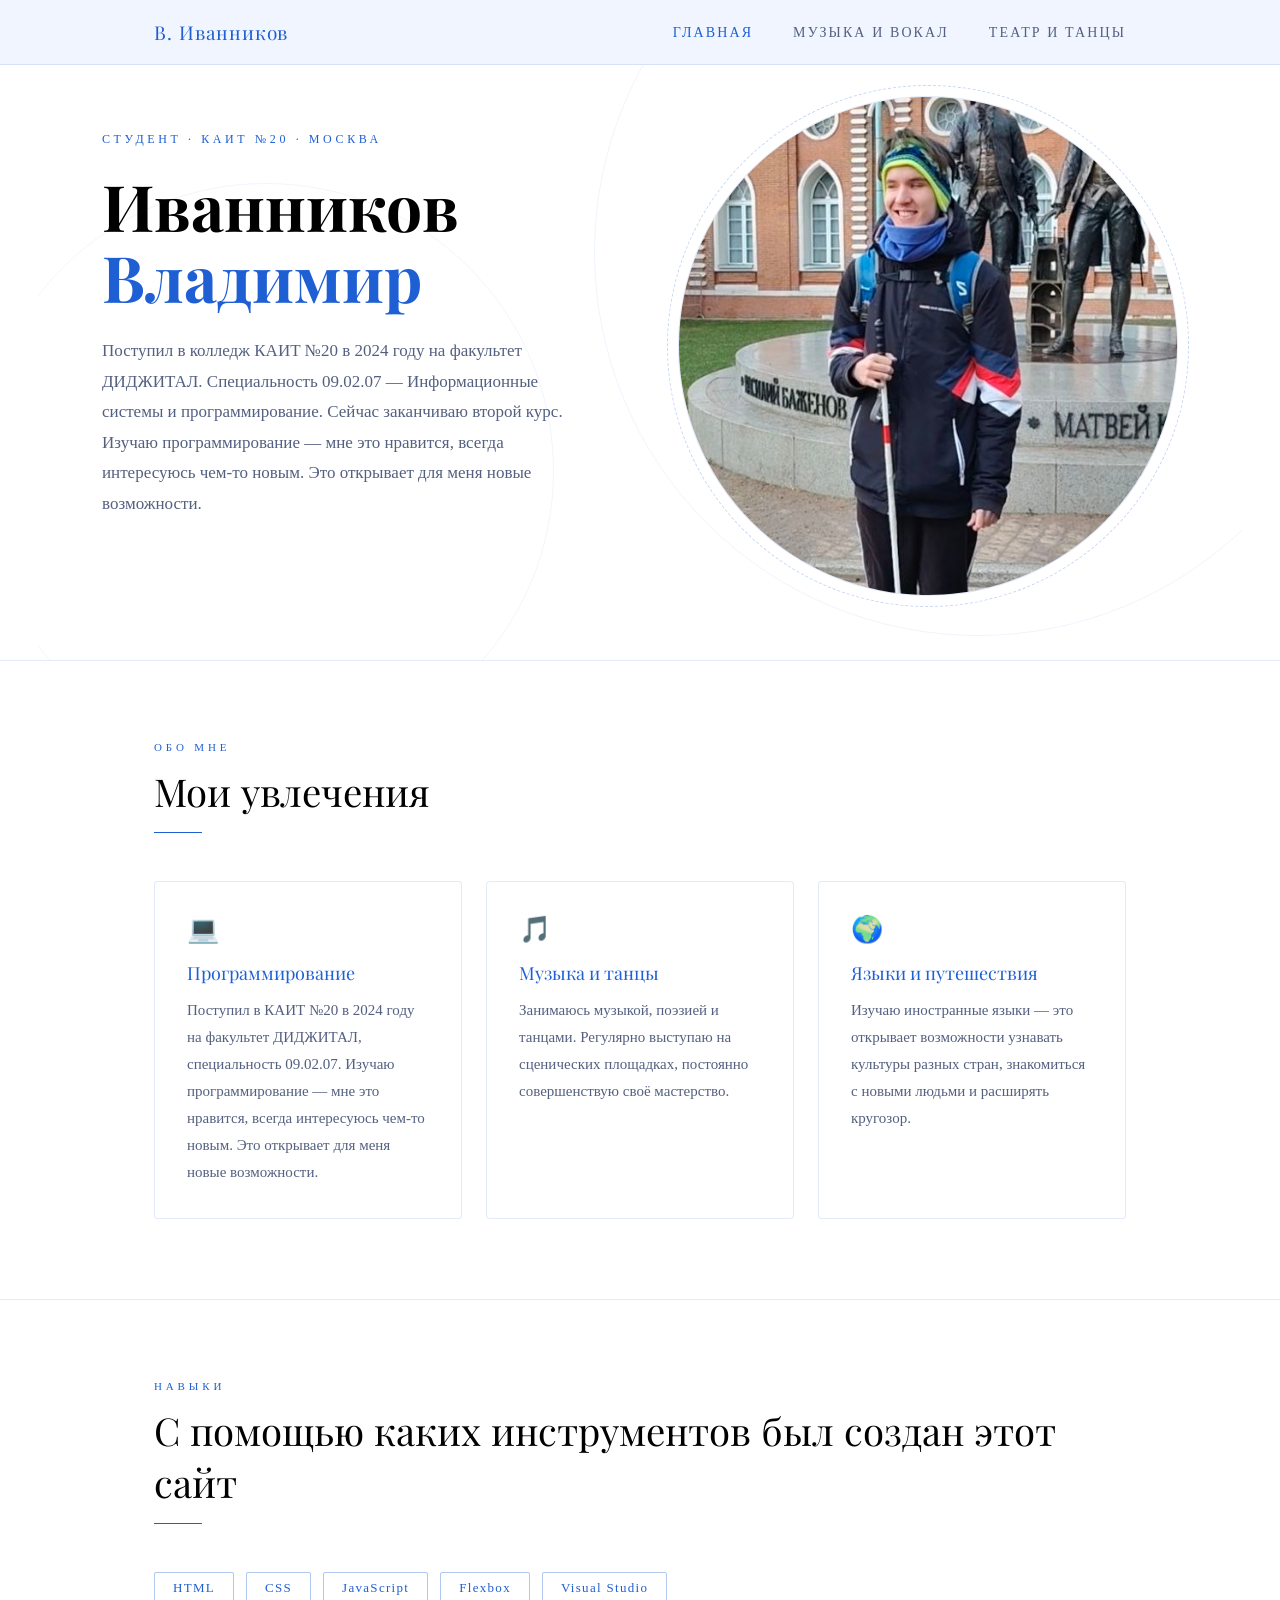
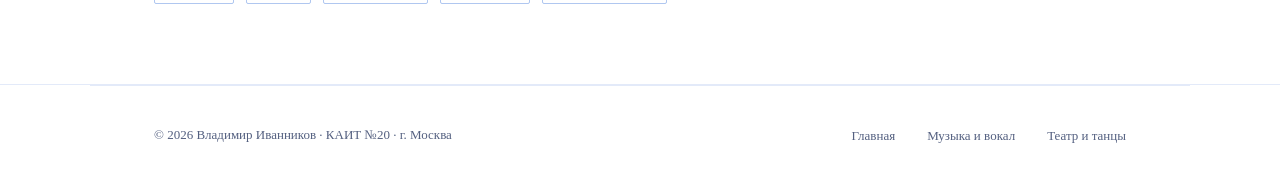
==== index.html @ b914e779 "Add files via upload" ====
<!doctype html>
<html lang="ru">
	<head>
		<meta charset="UTF-8" />
		<meta name="viewport" content="width=device-width, initial-scale=1.0" />
		<title>Владимир Иванников — Портфолио</title>
		<meta
			name="description"
			content="Портфолио студента Иванникова Владимира — программирование, творчество, путешествия. Студент КАИТ№20, специальность 09.02.07."
		/>
		<meta
			name="keywords"
			content="Иванников Владимир, портфолио, программирование, КАИТ, информационные системы, студент"
		/>
		<link rel="preconnect" href="https://fonts.googleapis.com" />
		<link
			href="https://fonts.googleapis.com/css2?family=Playfair+Display:wght@400;700&family=Raleway:wght@300;400;600&display=swap"
			rel="stylesheet"
		/>
		<link rel="stylesheet" href="css/base.css" />
		<link rel="stylesheet" href="css/index.css" />
	</head>
	<body>
		<nav>
			<div class="nav__inner">
				<a class="nav__logo" href="index.html">В. Иванников</a>
				<ul class="nav__links" id="navLinks">
					<button class="nav__close" id="navClose" aria-label="Закрыть меню">&#10005;</button>
					<li><a href="index.html" class="active">Главная</a></li>
					<li><a href="education.html">Музыка и вокал</a></li>
					<li><a href="creative.html">Театр и танцы</a></li>
				</ul>
				<button class="nav__burger" id="navBurger" aria-label="Открыть меню">
					<span></span>
					<span></span>
					<span></span>
				</button>
			</div>
		</nav>
		<div class="nav__overlay" id="navOverlay"></div>

		<section class="hero">
			<div class="hero__inner">
				<div class="hero__text">
					<p class="hero__label">Студент · КАИТ №20 · Москва</p>
					<h1 class="hero__name">Иванников<br /><span>Владимир</span></h1>
					<p class="hero__desc">
						Поступил в колледж КАИТ №20 в 2024 году на факультет ДИДЖИТАЛ.
						Специальность 09.02.07 — Информационные системы и программирование.
						Сейчас заканчиваю второй курс. Изучаю программирование — мне это
						нравится, всегда интересуюсь чем-то новым. Это открывает для меня
						новые возможности.
					</p>
				</div>
				<div class="hero__avatar">
					<img src="images/фото-для-ст-танцы.jpg" alt="Владимир Иванников" />
				</div>
			</div>
		</section>

		<hr class="divider" />

		<section>
			<p class="section__label">Обо мне</p>
			<h2 class="section__title">Мои увлечения</h2>
			<div class="cards__grid">
				<div class="card">
					<div class="card__icon">💻</div>
					<p class="card__title">Программирование</p>
					<p class="card__text">
						Поступил в КАИТ №20 в 2024 году на факультет ДИДЖИТАЛ, специальность
						09.02.07. Изучаю программирование — мне это нравится, всегда
						интересуюсь чем-то новым. Это открывает для меня новые возможности.
					</p>
				</div>
				<div class="card">
					<div class="card__icon">🎵</div>
					<p class="card__title">Музыка и танцы</p>
					<p class="card__text">
						Занимаюсь музыкой, поэзией и танцами. Регулярно выступаю на
						сценических площадках, постоянно совершенствую своё мастерство.
					</p>
				</div>
				<div class="card">
					<div class="card__icon">🌍</div>
					<p class="card__title">Языки и путешествия</p>
					<p class="card__text">
						Изучаю иностранные языки — это открывает возможности узнавать
						культуры разных стран, знакомиться с новыми людьми и расширять
						кругозор.
					</p>
				</div>
			</div>
		</section>

		<hr class="divider" />

		<section>
			<p class="section__label">Навыки</p>
			<h2 class="section__title">
				С помощью каких инструментов был создан этот сайт
			</h2>
			<div class="skills__list">
				<span class="skill__tag">HTML</span>
				<span class="skill__tag">CSS</span>
				<span class="skill__tag">JavaScript</span>
				<span class="skill__tag">Flexbox</span>
				<span class="skill__tag">Visual Studio</span>
			</div>
		</section>

		<hr class="divider" />

		<footer>
			<p>© 2026 Владимир Иванников · КАИТ №20 · г. Москва</p>
			<ul class="footer__nav">
				<li><a href="index.html">Главная</a></li>
				<li><a href="education.html">Музыка и вокал</a></li>
				<li><a href="creative.html">Театр и танцы</a></li>
			</ul>
		</footer>
		<script src="js/main.js"></script>
	</body>
</html>
---- css/base.css ----
/* RESET */
*,
*::before,
*::after {
	box-sizing: border-box;
	margin: 0;
	padding: 0;
}

/* CSS VARIABLES */
:root {
	--bg: #f0f5ff;
	--surface: #ffffff;
	--border: rgba(30, 80, 200, 0.12);
	--accent: #1e5fd4;
	--accent2: #38bdf8;
	--text: #0d1117;
	--muted: #546080;
	--font-display: "Playfair Display", Georgia, serif;
	--font-body: "Raleway", sans-serif;
}

/* NAV */
nav {
	position: fixed;
	top: 0;
	left: 0;
	right: 0;
	z-index: 100;
	border-bottom: 0.5px solid var(--border);
	background: rgba(240, 245, 255, 0.95);
}
.nav__inner {
	display: flex;
	justify-content: space-between;
	align-items: center;
	max-width: 1100px;
	margin: 0 auto;
	padding: 19px 64px;
}
.nav__logo {
	font-family: var(--font-display);
	font-size: 19px;
	letter-spacing: 0.05em;
	color: var(--accent);
	text-decoration: none;
}

/* Десктоп: ссылки в потоке nav__inner */
.nav__links {
	display: flex;
	gap: 40px;
	list-style: none;
	align-items: center;
}
.nav__links a {
	color: var(--muted);
	text-decoration: none;
	font-size: 14px;
	letter-spacing: 0.15em;
	text-transform: uppercase;
	transition: color 0.25s;
}
.nav__links a:hover,
.nav__links a.active {
	color: var(--accent);
}

/* SECTION COMMON */
.section__label {
	font-size: 11px;
	letter-spacing: 0.35em;
	text-transform: uppercase;
	color: var(--accent);
	margin-bottom: 12px;
}

.divider {
	width: 100%;
	border: none;
	border-top: 0.5px solid var(--border);
}

/* FOOTER */
body {
	min-height: 100vh;
	display: flex;
	flex-direction: column;
}

footer {
	margin-top: auto;
	padding: 40px 64px;
	display: flex;
	justify-content: space-between;
	align-items: center;
	flex-wrap: wrap;
	gap: 16px;
	max-width: 1100px;
	width: 100%;
	margin-left: auto;
	margin-right: auto;
	border-top: 0.5px solid var(--border);
}
footer p {
	font-size: 13px;
	color: var(--muted);
}
.footer__nav {
	display: flex;
	gap: 32px;
	list-style: none;
}
.footer__nav a {
	color: var(--muted);
	font-size: 13px;
	text-decoration: none;
	transition: color 0.2s;
}
.footer__nav a:hover {
	color: var(--accent);
}

/* ANIMATIONS */
@keyframes fadeUp {
	from {
		opacity: 0;
		transform: translateY(24px);
	}
	to {
		opacity: 1;
		transform: translateY(0);
	}
}

/* CLOSE BUTTON */
.nav__close {
	display: none;
}

/* BURGER — скрыт на десктопе */
.nav__burger {
	display: none;
}

/* OVERLAY — скрыт по умолчанию */
.nav__overlay {
	display: none;
	position: fixed;
	inset: 0;
	background: rgba(0, 0, 0, 0.45);
	z-index: 98;
}

/* RESPONSIVE */
@media (max-width: 1024px) {
	.nav__links {
		gap: 24px;
	}
	footer {
		padding: 32px;
	}
}

@media (max-width: 800px) {
	.nav__burger {
		display: flex;
		flex-direction: column;
		justify-content: center;
		gap: 5px;
		width: 36px;
		height: 36px;
		background: none;
		border: none;
		cursor: pointer;
		padding: 0;
	}
	.nav__burger span {
		display: block;
		width: 24px;
		height: 2px;
		background: var(--text);
		border-radius: 2px;
		transition:
			transform 0.3s ease,
			opacity 0.3s ease;
	}
	.nav__burger.open span:nth-child(1) {
		transform: translateY(7px) rotate(45deg);
	}
	.nav__burger.open span:nth-child(2) {
		opacity: 0;
	}
	.nav__burger.open span:nth-child(3) {
		transform: translateY(-7px) rotate(-45deg);
	}

	.nav__links {
		position: fixed;
		top: 0;
		right: 0;
		bottom: 0;
		height: 100%;
		width: 260px;
		background: #f0f5ff;
		border-left: 1px solid var(--border);
		flex-direction: column;
		align-items: flex-start;
		gap: 0;
		padding: 80px 0 32px;
		z-index: 200;
		transform: translateX(100%);
		transition: transform 0.3s ease;
	}
	.nav__links.open {
		transform: translateX(0);
	}

	.nav__close {
		display: flex;
		align-items: center;
		justify-content: center;
		position: absolute;
		top: 16px;
		right: 16px;
		width: 36px;
		height: 36px;
		background: none;
		border: none;
		cursor: pointer;
		font-size: 18px;
		color: var(--muted);
		border-radius: 50%;
		transition:
			color 0.2s,
			background 0.2s;
	}
	.nav__close:hover {
		color: var(--accent);
		background: var(--border);
	}

	.nav__links li {
		width: 100%;
	}
	.nav__links a {
		display: block;
		padding: 16px 32px;
		font-size: 14px;
		letter-spacing: 0.12em;
		border-bottom: 0.5px solid var(--border);
		height: auto;
	}

	.nav__overlay.open {
		display: block;
	}

	footer {
		padding: 28px 20px;
		flex-direction: column;
		text-align: center;
	}
	.footer__nav {
		gap: 20px;
	}
}

@media (max-width: 480px) {
	.nav__logo {
		font-size: 16px;
	}
	footer {
		padding: 24px 16px;
	}
}
---- css/index.css ----
/* SECTIONS */
section {
	padding: 80px 64px;
	max-width: 1100px;
	margin: 0 auto;
}

.container {
	max-width: 1100px;
	width: 100%;
	margin: 0 auto;
}
.section__title {
	font-family: var(--font-display);
	font-size: clamp(29px, 3vw, 42px);
	font-weight: 400;
	margin-bottom: 48px;
	position: relative;
	padding-bottom: 16px;
}
.section__title::after {
	content: "";
	position: absolute;
	bottom: 0;
	left: 0;
	width: 48px;
	height: 1px;
	background: var(--accent);
}

/* HERO */
.hero {
	display: flex;
	align-items: center;
	max-width: none;
	padding: 0 64px 64px;
	position: relative;
	overflow: hidden;
}
.hero::before {
	content: "";
	position: absolute;
	top: -20%;
	right: -10%;
	width: 60vw;
	height: 60vw;
	border-radius: 50%;
	border: 1px solid rgba(30, 95, 212, 0.07);
	pointer-events: none;
}
.hero::after {
	content: "";
	position: absolute;
	bottom: -15%;
	left: -5%;
	width: 45vw;
	height: 45vw;
	border-radius: 50%;
	border: 1px solid rgba(30, 95, 212, 0.06);
	pointer-events: none;
}
.hero__inner {
	display: flex;
	align-items: center;
	gap: 96px;
	max-width: 1100px;
	width: 100%;
	margin: 0 auto;
	padding-top: 96px;
	animation: fadeUp 1s ease both;
}
.hero__text {
	flex: 1;
}
.hero__label {
	font-size: 12px;
	letter-spacing: 0.3em;
	text-transform: uppercase;
	color: var(--accent);
	margin-bottom: 24px;
}
.hero__name {
	font-family: var(--font-display);
	font-size: clamp(45px, 5vw, 72px);
	font-weight: 700;
	line-height: 1.1;
	margin-bottom: 24px;
}
.hero__name span {
	color: var(--accent);
}
.hero__desc {
	font-size: 17px;
	color: var(--muted);
	max-width: 480px;
	margin-bottom: 40px;
	line-height: 1.8;
}
.hero__btns {
	display: flex;
	gap: 16px;
	flex-wrap: wrap;
}

/* BUTTONS */
.btn {
	display: inline-block;
	padding: 12px 32px;
	border-radius: 2px;
	font-family: var(--font-body);
	font-size: 13px;
	letter-spacing: 0.18em;
	text-transform: uppercase;
	text-decoration: none;
	cursor: pointer;
	transition: all 0.25s;
	border: none;
}
.btn--primary {
	background: var(--accent);
	color: #ffffff;
}
.btn--primary:hover {
	background: #4d87e8;
}
.btn--outline {
	background: transparent;
	color: var(--text);
	border: 0.5px solid rgba(255, 255, 255, 0.3);
}
.btn--outline:hover {
	border-color: var(--accent);
	color: var(--accent);
}

/* HERO AVATAR */
.hero__avatar {
	width: 500px;
	height: 500px;
	flex-shrink: 0;
	border-radius: 50%;
	background: var(--surface);
	border: 1px solid var(--border);
	display: flex;
	align-items: center;
	justify-content: center;
	font-family: var(--font-display);
	font-size: 80px;
	color: var(--accent);
	position: relative;
	animation: fadeUp 1.2s ease both;
}
.hero__avatar img {
	width: 100%;
	height: 100%;
	object-fit: cover;
	border-radius: 50%;
}
.hero__avatar::before {
	content: "";
	position: absolute;
	inset: -12px;
	border-radius: 50%;
	border: 0.5px dashed rgba(30, 95, 212, 0.25);
}

/* INFO CARDS */
.cards__grid {
	display: flex;
	flex-wrap: wrap;
	gap: 24px;
}
.card {
	flex: 1 1 280px;
	background: var(--surface);
	border: 0.5px solid var(--border);
	border-radius: 4px;
	padding: 32px;
	transition: border-color 0.25s, transform 0.2s ease;
}
.card:hover {
	border-color: rgba(30, 95, 212, 0.3);
	transform: scale(1.03);
}
.card__icon {
	font-size: 26px;
	margin-bottom: 16px;
}
.card__title {
	font-family: var(--font-display);
	font-size: 18px;
	margin-bottom: 12px;
	color: var(--accent);
}
.card__text {
	font-size: 15px;
	color: var(--muted);
	line-height: 1.8;
}

/* FACTS ROW */
.facts__row {
	display: flex;
	flex-wrap: wrap;
	gap: 32px;
	margin-top: 48px;
	padding-top: 48px;
	border-top: 0.5px solid var(--border);
}
.fact {
	flex: 1 1 160px;
}
.fact__num {
	font-family: var(--font-display);
	font-size: 35px;
	color: var(--accent);
	font-weight: 700;
}
.fact__label {
	font-size: 13px;
	color: var(--muted);
	text-transform: uppercase;
	letter-spacing: 0.15em;
}

/* SKILLS */
.skills__list {
	display: flex;
	flex-wrap: wrap;
	gap: 12px;
	margin-top: 16px;
}
.skill__tag {
	padding: 7px 18px;
	border: 0.5px solid rgba(30, 95, 212, 0.35);
	border-radius: 2px;
	font-size: 13px;
	letter-spacing: 0.1em;
	color: var(--accent);
	transition: transform 0.2s ease;
	display: inline-block;
}
.skill__tag:hover {
	transform: scale(1.12);
}

/* RESPONSIVE */
@media (max-width: 1024px) {
	section {
		padding: 64px 40px;
	}
	.hero {
		padding: 0 40px 48px;
	}
	.hero__inner {
		gap: 48px;
		padding-top: 80px;
	}
	.hero__avatar {
		width: 320px;
		height: 320px;
	}
	.hero__desc {
		font-size: 15px;
	}
}

@media (max-width: 768px) {
	section {
		padding: 48px 24px;
	}
	.hero {
		padding: 0 24px 48px;
	}
	.hero__inner {
		flex-direction: column-reverse;
		gap: 32px;
		padding-top: 88px;
		text-align: center;
	}
	.hero__avatar {
		width: 220px;
		height: 220px;
		font-size: 56px;
	}
	.hero__desc {
		font-size: 15px;
		margin: 0 auto 32px;
		max-width: 100%;
	}
	.hero__btns {
		justify-content: center;
	}
	.cards__grid {
		gap: 16px;
	}
	.card {
		flex: 1 1 100%;
		padding: 24px;
	}
	.skills__list {
		gap: 8px;
	}
}

@media (max-width: 480px) {
	section {
		padding: 40px 16px;
	}
	.hero {
		padding: 0 16px 40px;
	}
	.hero__inner {
		padding-top: 80px;
		gap: 24px;
	}
	.hero__avatar {
		width: 180px;
		height: 180px;
	}
	.hero__name {
		font-size: 36px;
	}
	.hero__desc {
		font-size: 14px;
	}
	.card {
		padding: 20px;
	}
	.skill__tag {
		font-size: 12px;
		padding: 6px 14px;
	}
}
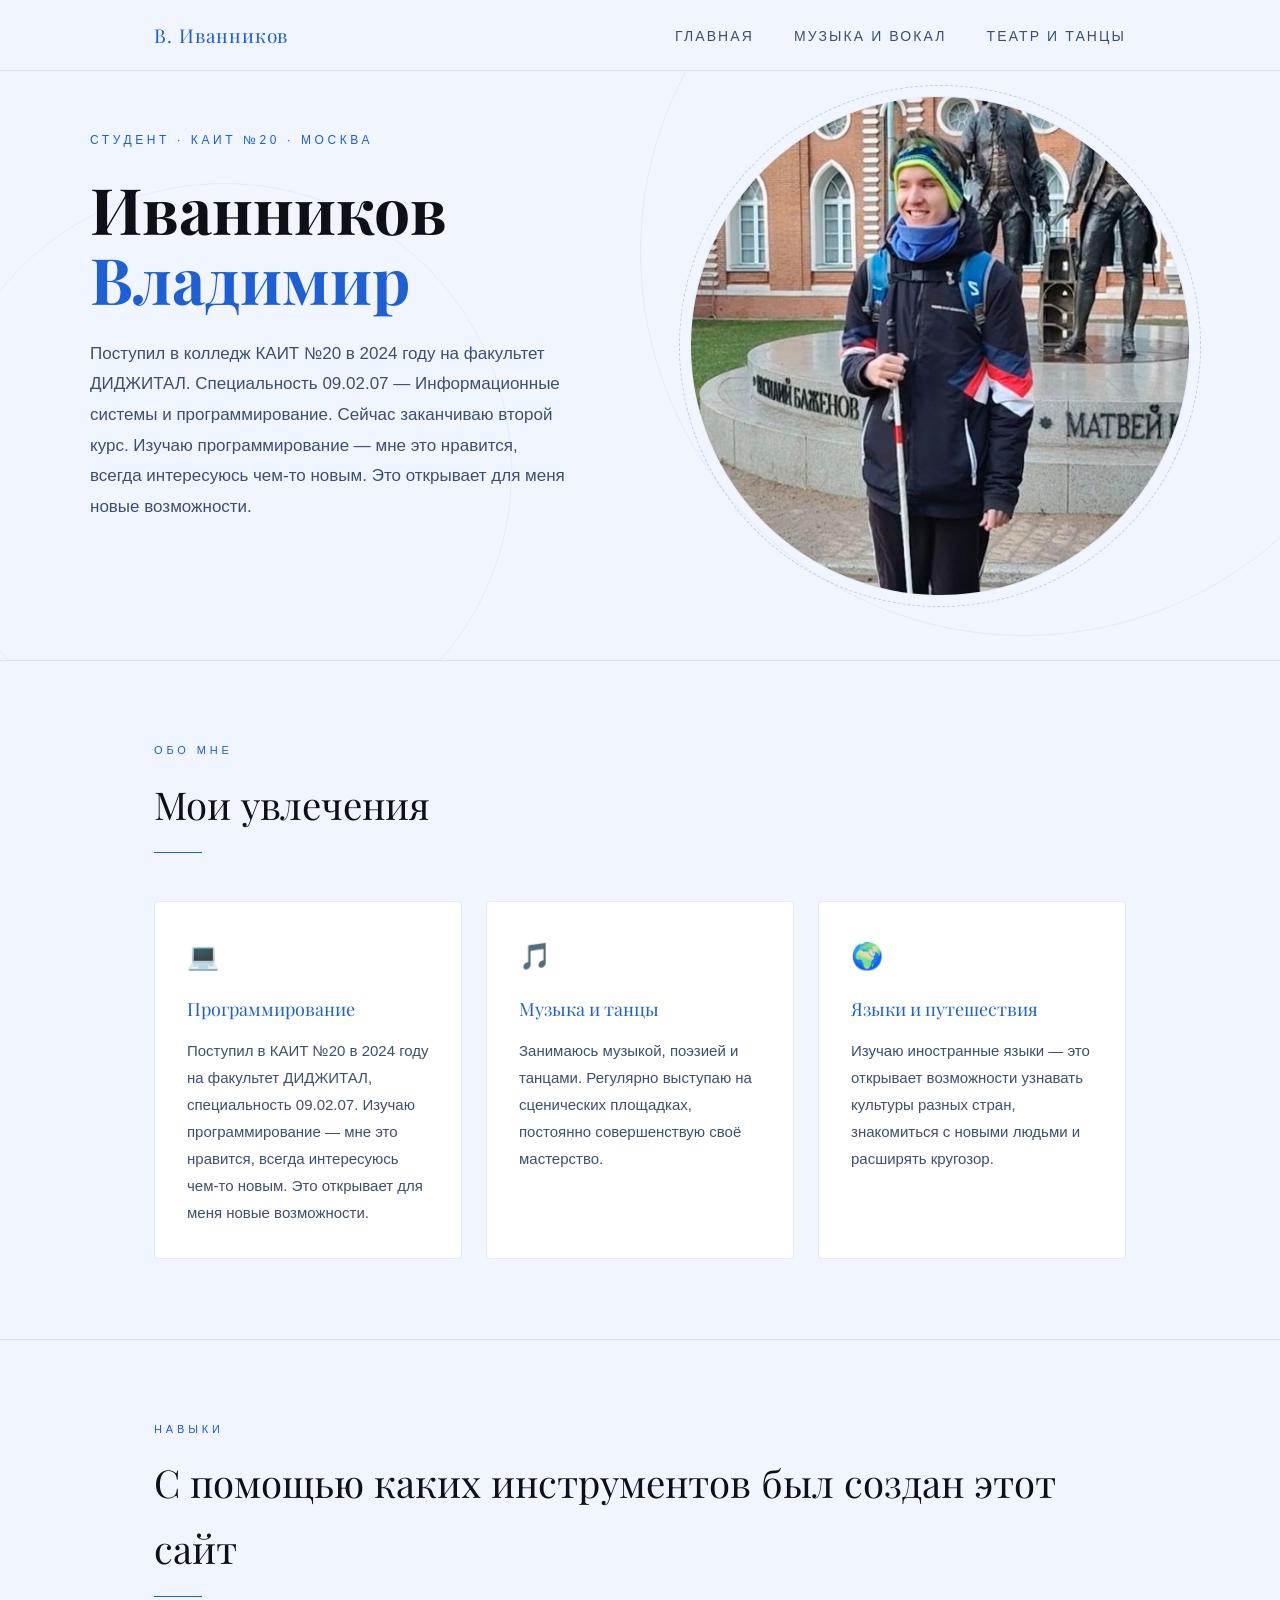
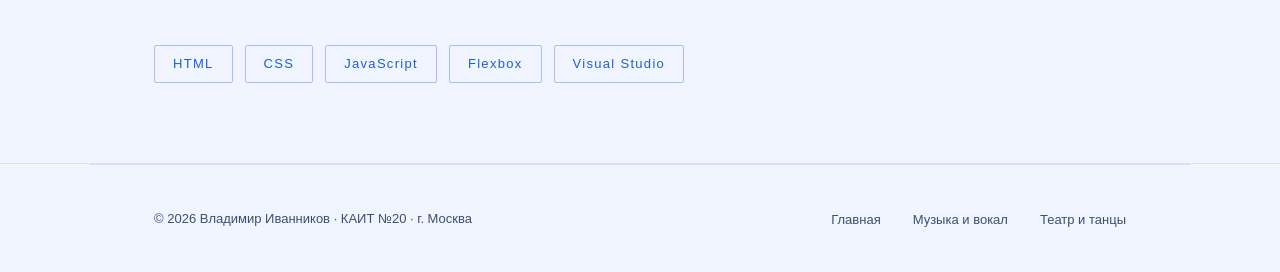
==== commit 1daa3aab: "Add files via upload" ====
--- a/index.html
+++ b/index.html
@@ -21,103 +21,109 @@
 		<link rel="stylesheet" href="css/index.css" />
 	</head>
 	<body>
-		<nav>
+		<a class="skip-link" href="#main-content">Перейти к содержимому</a>
+
+		<nav aria-label="Основная навигация">
 			<div class="nav__inner">
-				<a class="nav__logo" href="index.html">В. Иванников</a>
-				<ul class="nav__links" id="navLinks">
+				<a class="nav__logo" href="index.html" aria-label="Главная — В. Иванников">В. Иванников</a>
+				<ul class="nav__links" id="navLinks" role="list">
 					<button class="nav__close" id="navClose" aria-label="Закрыть меню">&#10005;</button>
-					<li><a href="index.html" class="active">Главная</a></li>
+					<li><a href="index.html" aria-current="page">Главная</a></li>
 					<li><a href="education.html">Музыка и вокал</a></li>
 					<li><a href="creative.html">Театр и танцы</a></li>
 				</ul>
-				<button class="nav__burger" id="navBurger" aria-label="Открыть меню">
-					<span></span>
-					<span></span>
-					<span></span>
+				<button class="nav__burger" id="navBurger" aria-label="Открыть меню" aria-expanded="false" aria-controls="navLinks">
+					<span aria-hidden="true"></span>
+					<span aria-hidden="true"></span>
+					<span aria-hidden="true"></span>
 				</button>
 			</div>
 		</nav>
 		<div class="nav__overlay" id="navOverlay"></div>
 
-		<section class="hero">
-			<div class="hero__inner">
-				<div class="hero__text">
-					<p class="hero__label">Студент · КАИТ №20 · Москва</p>
-					<h1 class="hero__name">Иванников<br /><span>Владимир</span></h1>
-					<p class="hero__desc">
-						Поступил в колледж КАИТ №20 в 2024 году на факультет ДИДЖИТАЛ.
-						Специальность 09.02.07 — Информационные системы и программирование.
-						Сейчас заканчиваю второй курс. Изучаю программирование — мне это
-						нравится, всегда интересуюсь чем-то новым. Это открывает для меня
-						новые возможности.
-					</p>
+		<main id="main-content">
+			<section class="hero" aria-labelledby="hero-heading">
+				<div class="hero__inner">
+					<div class="hero__text">
+						<p class="hero__label">Студент · КАИТ №20 · Москва</p>
+						<h1 class="hero__name" id="hero-heading">Иванников<br /><span>Владимир</span></h1>
+						<p class="hero__desc">
+							Поступил в колледж КАИТ №20 в 2024 году на факультет ДИДЖИТАЛ.
+							Специальность 09.02.07 — Информационные системы и программирование.
+							Сейчас заканчиваю второй курс. Изучаю программирование — мне это
+							нравится, всегда интересуюсь чем-то новым. Это открывает для меня
+							новые возможности.
+						</p>
+					</div>
+					<div class="hero__avatar">
+						<img src="images/фото-для-ст-танцы.jpg" alt="Владимир Иванников, фото" width="320" height="320" />
+					</div>
 				</div>
-				<div class="hero__avatar">
-					<img src="images/фото-для-ст-танцы.jpg" alt="Владимир Иванников" />
+			</section>
+
+			<hr class="divider" />
+
+			<section aria-labelledby="hobbies-heading">
+				<p class="section__label" aria-hidden="true">Обо мне</p>
+				<h2 class="section__title" id="hobbies-heading">Мои увлечения</h2>
+				<div class="cards__grid" role="list">
+					<div class="card" role="listitem">
+						<div class="card__icon" aria-hidden="true">💻</div>
+						<p class="card__title">Программирование</p>
+						<p class="card__text">
+							Поступил в КАИТ №20 в 2024 году на факультет ДИДЖИТАЛ, специальность
+							09.02.07. Изучаю программирование — мне это нравится, всегда
+							интересуюсь чем-то новым. Это открывает для меня новые возможности.
+						</p>
+					</div>
+					<div class="card" role="listitem">
+						<div class="card__icon" aria-hidden="true">🎵</div>
+						<p class="card__title">Музыка и танцы</p>
+						<p class="card__text">
+							Занимаюсь музыкой, поэзией и танцами. Регулярно выступаю на
+							сценических площадках, постоянно совершенствую своё мастерство.
+						</p>
+					</div>
+					<div class="card" role="listitem">
+						<div class="card__icon" aria-hidden="true">🌍</div>
+						<p class="card__title">Языки и путешествия</p>
+						<p class="card__text">
+							Изучаю иностранные языки — это открывает возможности узнавать
+							культуры разных стран, знакомиться с новыми людьми и расширять
+							кругозор.
+						</p>
+					</div>
 				</div>
-			</div>
-		</section>
+			</section>
 
-		<hr class="divider" />
+			<hr class="divider" />
 
-		<section>
-			<p class="section__label">Обо мне</p>
-			<h2 class="section__title">Мои увлечения</h2>
-			<div class="cards__grid">
-				<div class="card">
-					<div class="card__icon">💻</div>
-					<p class="card__title">Программирование</p>
-					<p class="card__text">
-						Поступил в КАИТ №20 в 2024 году на факультет ДИДЖИТАЛ, специальность
-						09.02.07. Изучаю программирование — мне это нравится, всегда
-						интересуюсь чем-то новым. Это открывает для меня новые возможности.
-					</p>
-				</div>
-				<div class="card">
-					<div class="card__icon">🎵</div>
-					<p class="card__title">Музыка и танцы</p>
-					<p class="card__text">
-						Занимаюсь музыкой, поэзией и танцами. Регулярно выступаю на
-						сценических площадках, постоянно совершенствую своё мастерство.
-					</p>
-				</div>
-				<div class="card">
-					<div class="card__icon">🌍</div>
-					<p class="card__title">Языки и путешествия</p>
-					<p class="card__text">
-						Изучаю иностранные языки — это открывает возможности узнавать
-						культуры разных стран, знакомиться с новыми людьми и расширять
-						кругозор.
-					</p>
-				</div>
-			</div>
-		</section>
+			<section aria-labelledby="skills-heading">
+				<p class="section__label" aria-hidden="true">Навыки</p>
+				<h2 class="section__title" id="skills-heading">
+					С помощью каких инструментов был создан этот сайт
+				</h2>
+				<ul class="skills__list" aria-label="Список инструментов">
+					<li class="skill__tag">HTML</li>
+					<li class="skill__tag">CSS</li>
+					<li class="skill__tag">JavaScript</li>
+					<li class="skill__tag">Flexbox</li>
+					<li class="skill__tag">Visual Studio</li>
+				</ul>
+			</section>
 
-		<hr class="divider" />
+			<hr class="divider" />
+		</main>
 
-		<section>
-			<p class="section__label">Навыки</p>
-			<h2 class="section__title">
-				С помощью каких инструментов был создан этот сайт
-			</h2>
-			<div class="skills__list">
-				<span class="skill__tag">HTML</span>
-				<span class="skill__tag">CSS</span>
-				<span class="skill__tag">JavaScript</span>
-				<span class="skill__tag">Flexbox</span>
-				<span class="skill__tag">Visual Studio</span>
-			</div>
-		</section>
-
-		<hr class="divider" />
-
-		<footer>
+		<footer aria-label="Подвал сайта">
 			<p>© 2026 Владимир Иванников · КАИТ №20 · г. Москва</p>
-			<ul class="footer__nav">
-				<li><a href="index.html">Главная</a></li>
-				<li><a href="education.html">Музыка и вокал</a></li>
-				<li><a href="creative.html">Театр и танцы</a></li>
-			</ul>
+			<nav aria-label="Навигация в подвале">
+				<ul class="footer__nav" role="list">
+					<li><a href="index.html" aria-current="page">Главная</a></li>
+					<li><a href="education.html">Музыка и вокал</a></li>
+					<li><a href="creative.html">Театр и танцы</a></li>
+				</ul>
+			</nav>
 		</footer>
 		<script src="js/main.js"></script>
 	</body>
--- a/css/base.css
+++ b/css/base.css
@@ -15,13 +15,94 @@
 	--accent: #1e5fd4;
 	--accent2: #38bdf8;
 	--text: #0d1117;
-	--muted: #546080;
+	--muted: #3d4f70;
 	--font-display: "Playfair Display", Georgia, serif;
 	--font-body: "Raleway", sans-serif;
+	--focus-ring: 3px solid #1e5fd4;
+}
+
+/* BASE */
+html { scroll-behavior: smooth; }
+body {
+	background: var(--bg);
+	color: var(--text);
+	font-family: var(--font-body);
+	font-weight: 300;
+	line-height: 1.7;
+	overflow-x: hidden;
+	min-height: 100vh;
+	display: flex;
+	flex-direction: column;
+}
+
+/* SKIP LINK — для screen reader и клавиатурной навигации */
+.skip-link {
+	position: absolute;
+	top: -100px;
+	left: 16px;
+	z-index: 9999;
+	padding: 12px 20px;
+	background: var(--accent);
+	color: #fff;
+	font-size: 14px;
+	font-family: var(--font-body);
+	border-radius: 4px;
+	text-decoration: none;
+	font-weight: 600;
+	transition: top 0.2s;
+}
+.skip-link:focus {
+	top: 16px;
+}
+
+/* FOCUS STYLES — видимый фокус для клавиатурной навигации */
+*:focus-visible {
+	outline: var(--focus-ring);
+	outline-offset: 3px;
+	border-radius: 3px;
+}
+button:focus-visible,
+a:focus-visible {
+	outline: var(--focus-ring);
+	outline-offset: 3px;
+	border-radius: 3px;
+}
+
+/* HIGH CONTRAST MODE */
+@media (prefers-contrast: high) {
+	:root {
+		--bg: #ffffff;
+		--surface: #ffffff;
+		--border: #000000;
+		--accent: #0040b0;
+		--text: #000000;
+		--muted: #1a1a1a;
+		--focus-ring: 3px solid #000000;
+	}
+	body > nav {
+		border-bottom: 2px solid #000;
+	}
+	.nav__links a {
+		color: #000;
+	}
+}
+
+/* REDUCED MOTION */
+@media (prefers-reduced-motion: reduce) {
+	*,
+	*::before,
+	*::after {
+		animation-duration: 0.01ms !important;
+		animation-iteration-count: 1 !important;
+		transition-duration: 0.01ms !important;
+	}
+	html {
+		scroll-behavior: auto;
+	}
 }
 
 /* NAV */
-nav {
+body > nav {
 	position: fixed;
 	top: 0;
 	left: 0;
@@ -46,7 +127,7 @@
 	text-decoration: none;
 }
 
-/* Десктоп: ссылки в потоке nav__inner */
+/* Десктоп: ссылки скрыты */
 .nav__links {
 	display: flex;
 	gap: 40px;
@@ -66,6 +147,12 @@
 	color: var(--accent);
 }
 
+/* CONTAINER */
+.container {
+	max-width: 1100px;
+	margin: 0 auto;
+}
+
 /* SECTION COMMON */
 .section__label {
 	font-size: 11px;
@@ -82,12 +169,6 @@
 }
 
 /* FOOTER */
-body {
-	min-height: 100vh;
-	display: flex;
-	flex-direction: column;
-}
-
 footer {
 	margin-top: auto;
 	padding: 40px 64px;
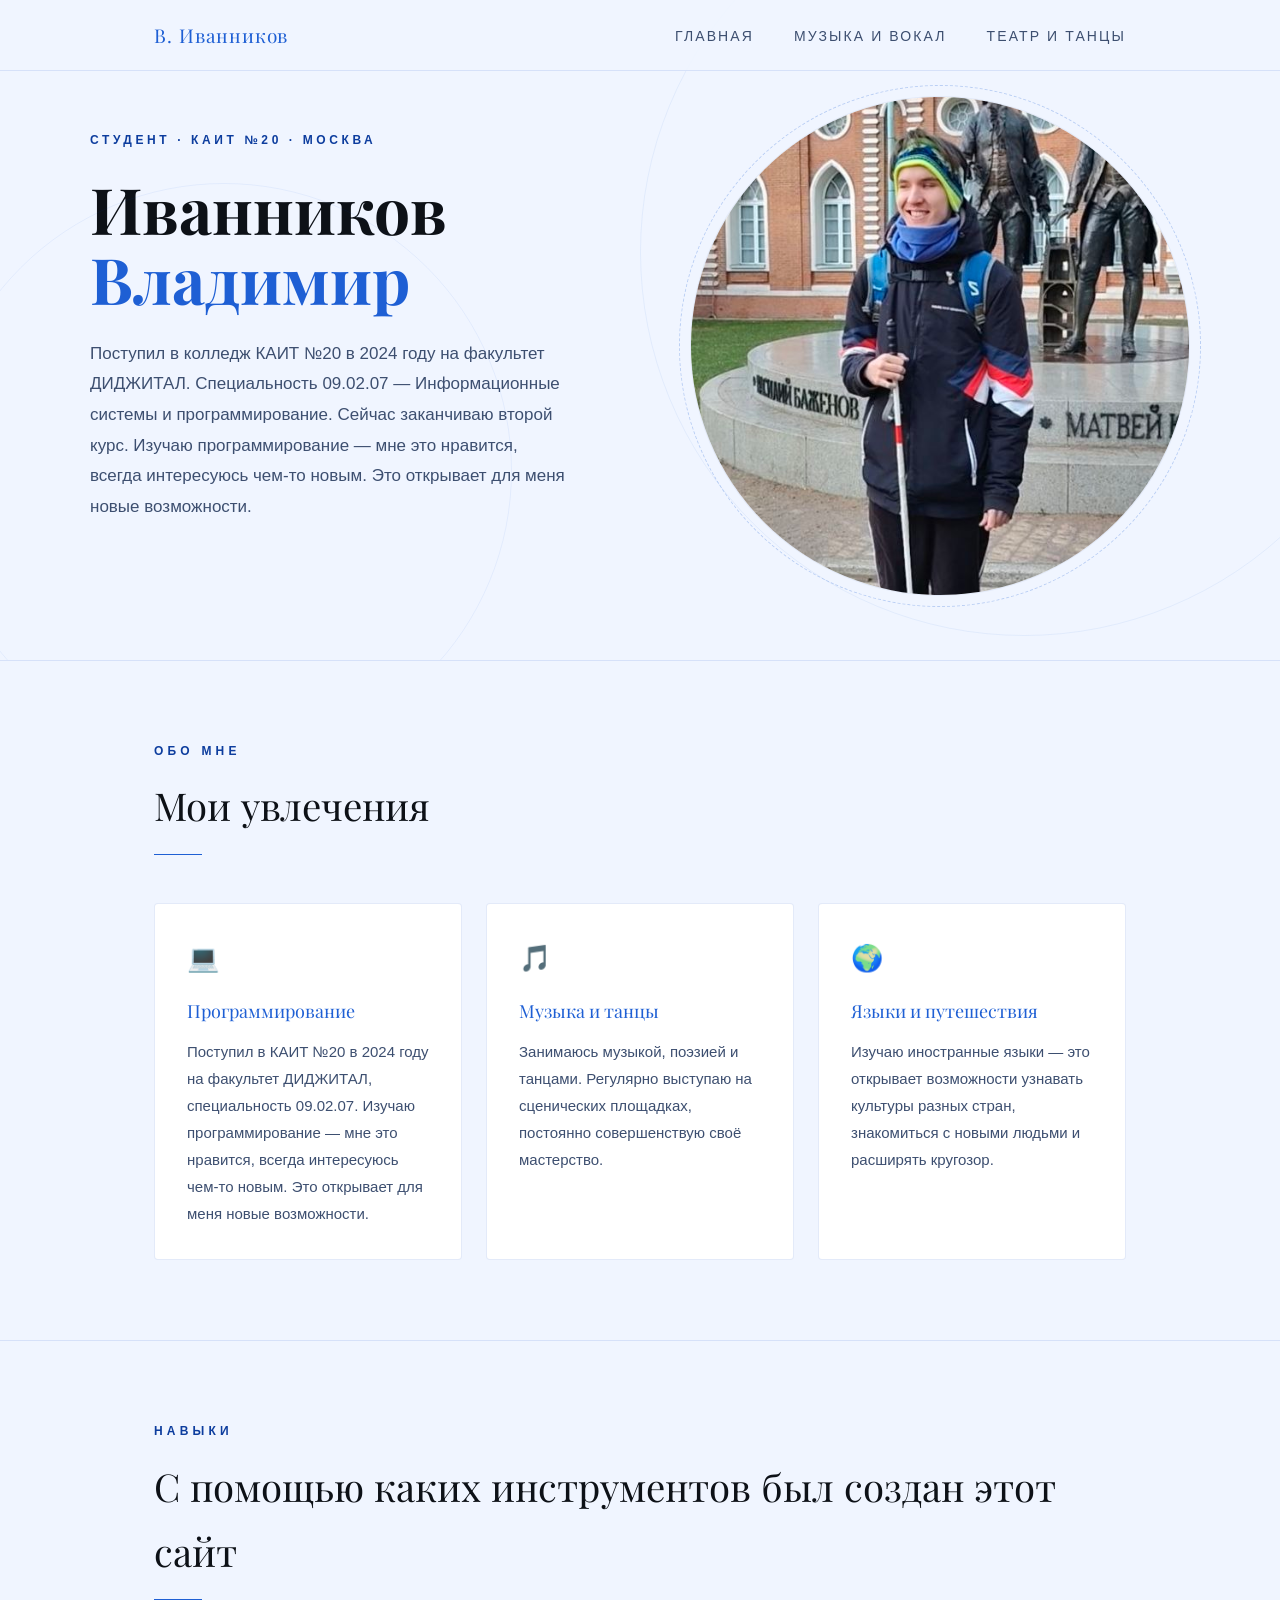
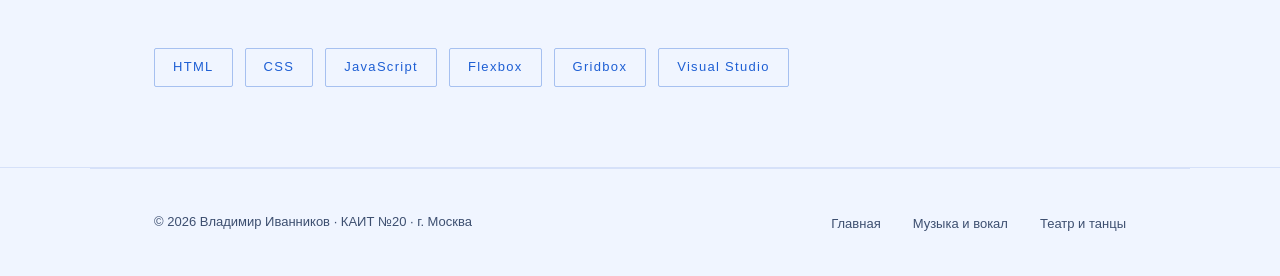
==== commit 5a91d7ff: "Add files via upload" ====
--- a/index.html
+++ b/index.html
@@ -25,14 +25,27 @@
 
 		<nav aria-label="Основная навигация">
 			<div class="nav__inner">
-				<a class="nav__logo" href="index.html" aria-label="Главная — В. Иванников">В. Иванников</a>
+				<a
+					class="nav__logo"
+					href="index.html"
+					aria-label="Главная — В. Иванников"
+					>В. Иванников</a
+				>
 				<ul class="nav__links" id="navLinks" role="list">
-					<button class="nav__close" id="navClose" aria-label="Закрыть меню">&#10005;</button>
+					<button class="nav__close" id="navClose" aria-label="Закрыть меню">
+						&#10005;
+					</button>
 					<li><a href="index.html" aria-current="page">Главная</a></li>
 					<li><a href="education.html">Музыка и вокал</a></li>
 					<li><a href="creative.html">Театр и танцы</a></li>
 				</ul>
-				<button class="nav__burger" id="navBurger" aria-label="Открыть меню" aria-expanded="false" aria-controls="navLinks">
+				<button
+					class="nav__burger"
+					id="navBurger"
+					aria-label="Открыть меню"
+					aria-expanded="false"
+					aria-controls="navLinks"
+				>
 					<span aria-hidden="true"></span>
 					<span aria-hidden="true"></span>
 					<span aria-hidden="true"></span>
@@ -46,17 +59,24 @@
 				<div class="hero__inner">
 					<div class="hero__text">
 						<p class="hero__label">Студент · КАИТ №20 · Москва</p>
-						<h1 class="hero__name" id="hero-heading">Иванников<br /><span>Владимир</span></h1>
+						<h1 class="hero__name" id="hero-heading">
+							Иванников<br /><span>Владимир</span>
+						</h1>
 						<p class="hero__desc">
 							Поступил в колледж КАИТ №20 в 2024 году на факультет ДИДЖИТАЛ.
-							Специальность 09.02.07 — Информационные системы и программирование.
-							Сейчас заканчиваю второй курс. Изучаю программирование — мне это
-							нравится, всегда интересуюсь чем-то новым. Это открывает для меня
-							новые возможности.
+							Специальность 09.02.07 — Информационные системы и
+							программирование. Сейчас заканчиваю второй курс. Изучаю
+							программирование — мне это нравится, всегда интересуюсь чем-то
+							новым. Это открывает для меня новые возможности.
 						</p>
 					</div>
 					<div class="hero__avatar">
-						<img src="images/фото-для-ст-танцы.jpg" alt="Владимир Иванников, фото" width="320" height="320" />
+						<img
+							src="images/фото-для-ст-танцы.jpg"
+							alt="Владимир Иванников, фото"
+							width="320"
+							height="320"
+						/>
 					</div>
 				</div>
 			</section>
@@ -71,9 +91,10 @@
 						<div class="card__icon" aria-hidden="true">💻</div>
 						<p class="card__title">Программирование</p>
 						<p class="card__text">
-							Поступил в КАИТ №20 в 2024 году на факультет ДИДЖИТАЛ, специальность
-							09.02.07. Изучаю программирование — мне это нравится, всегда
-							интересуюсь чем-то новым. Это открывает для меня новые возможности.
+							Поступил в КАИТ №20 в 2024 году на факультет ДИДЖИТАЛ,
+							специальность 09.02.07. Изучаю программирование — мне это
+							нравится, всегда интересуюсь чем-то новым. Это открывает для меня
+							новые возможности.
 						</p>
 					</div>
 					<div class="card" role="listitem">
@@ -108,6 +129,7 @@
 					<li class="skill__tag">CSS</li>
 					<li class="skill__tag">JavaScript</li>
 					<li class="skill__tag">Flexbox</li>
+					<li class="skill__tag">Gridbox</li>
 					<li class="skill__tag">Visual Studio</li>
 				</ul>
 			</section>
--- a/css/base.css
+++ b/css/base.css
@@ -155,11 +155,12 @@
 
 /* SECTION COMMON */
 .section__label {
-	font-size: 11px;
+	font-size: 12px;
 	letter-spacing: 0.35em;
 	text-transform: uppercase;
-	color: var(--accent);
+	color: #0d3d9e;
 	margin-bottom: 12px;
+	font-weight: 600;
 }
 
 .divider {
--- a/css/index.css
+++ b/css/index.css
@@ -76,8 +76,9 @@
 	font-size: 12px;
 	letter-spacing: 0.3em;
 	text-transform: uppercase;
-	color: var(--accent);
+	color: #0d3d9e;
 	margin-bottom: 24px;
+	font-weight: 600;
 }
 .hero__name {
 	font-family: var(--font-display);
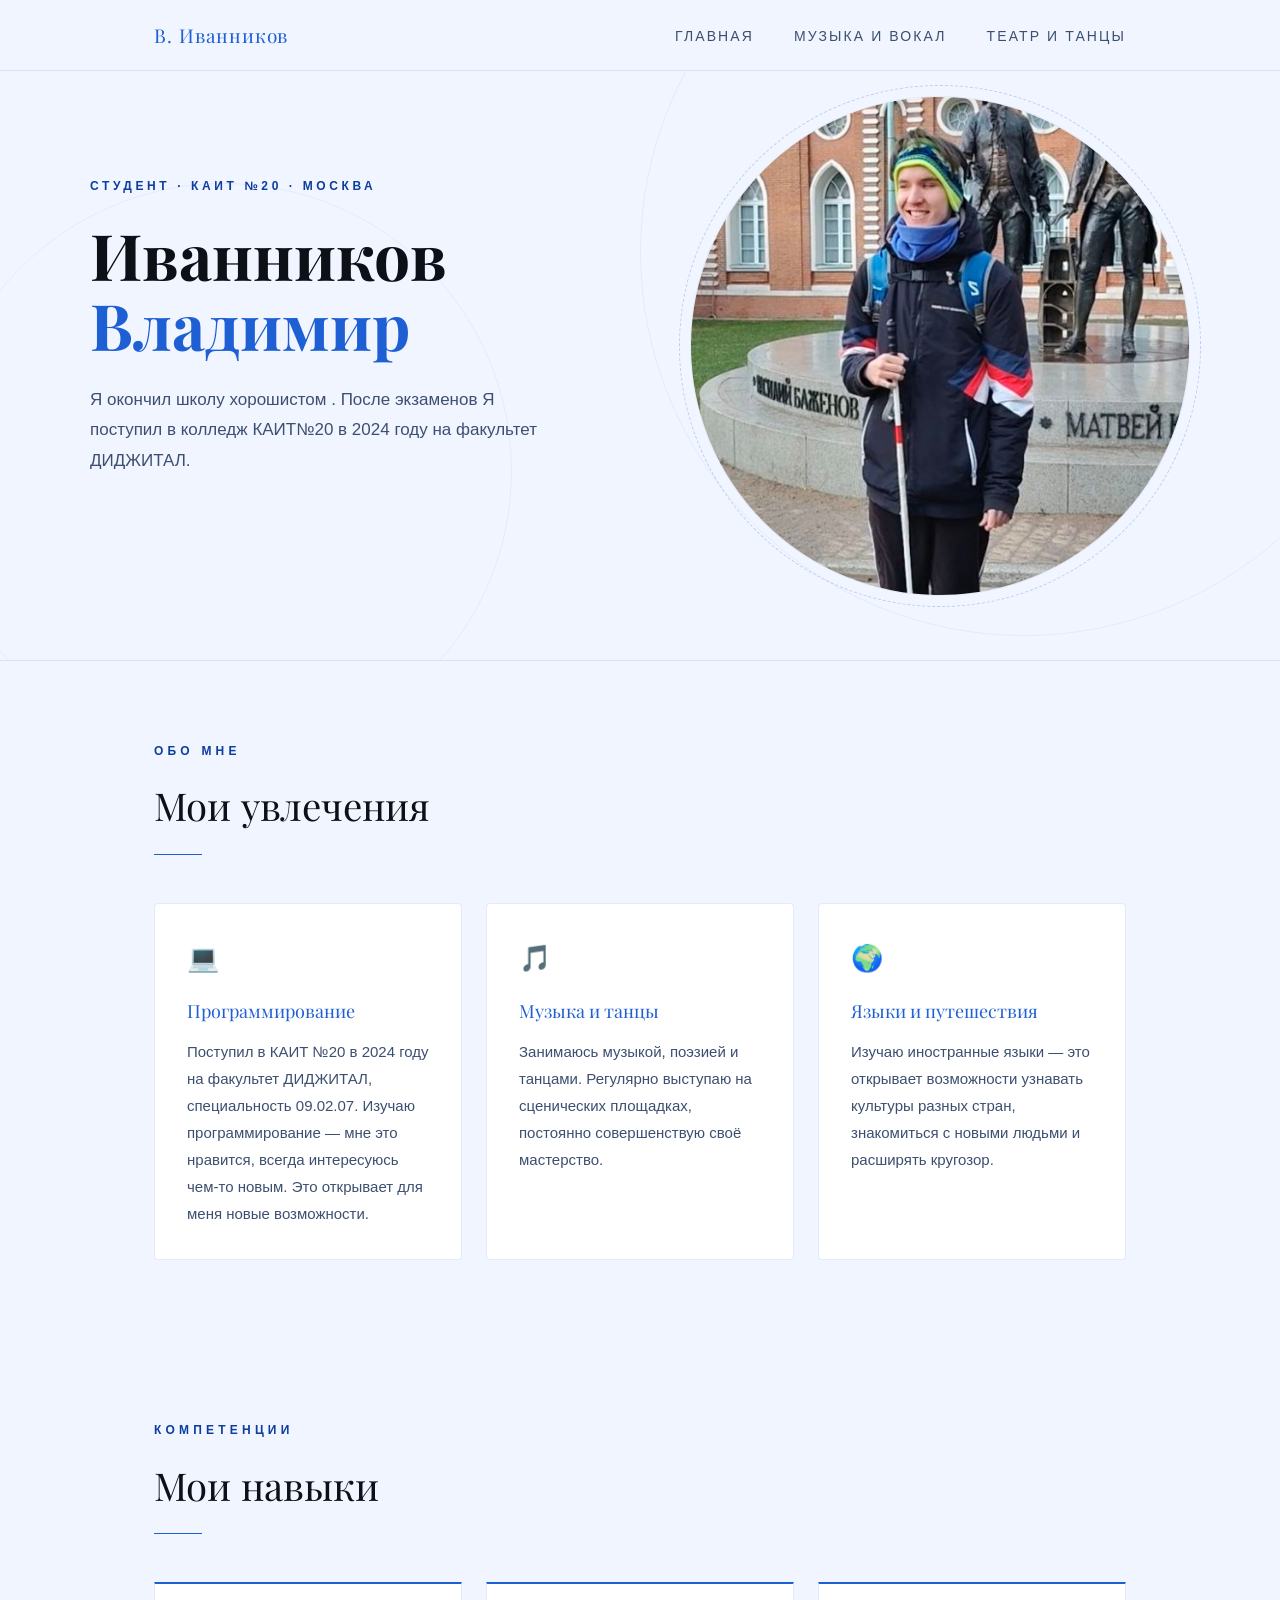
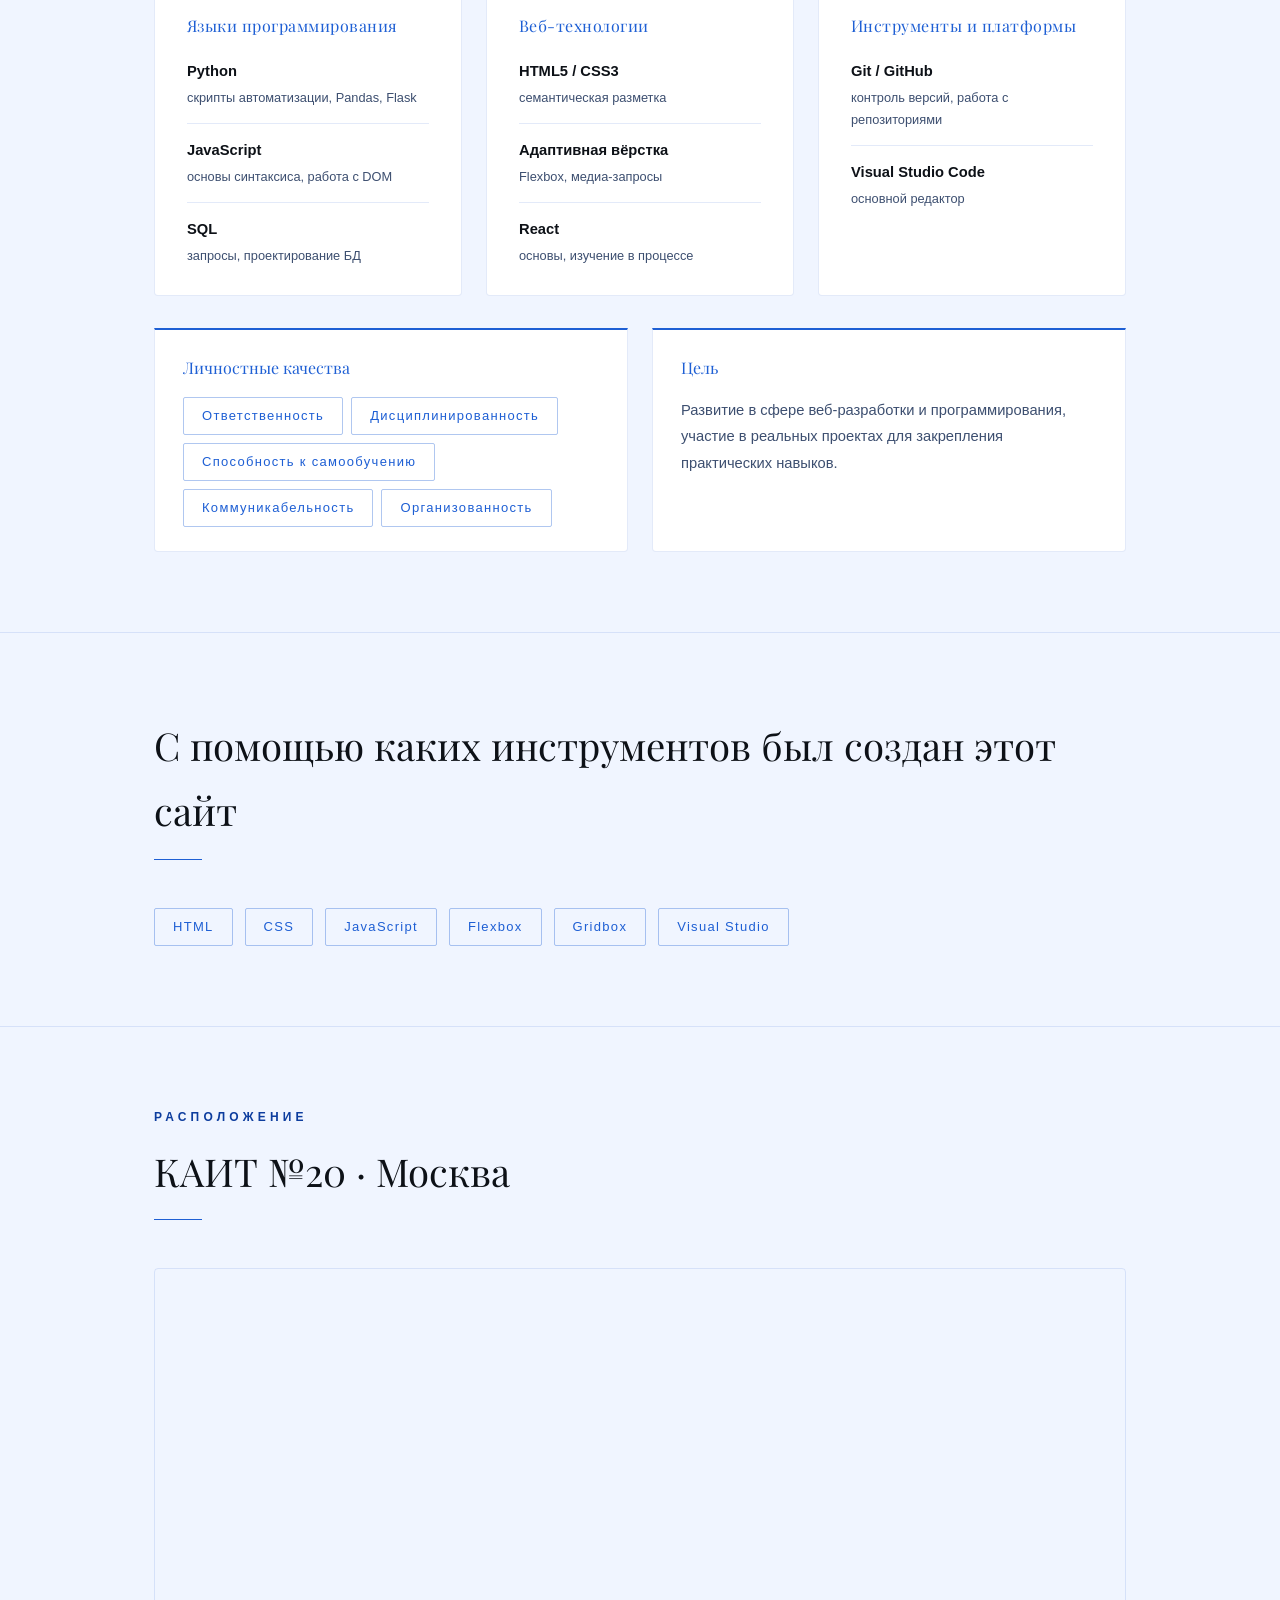
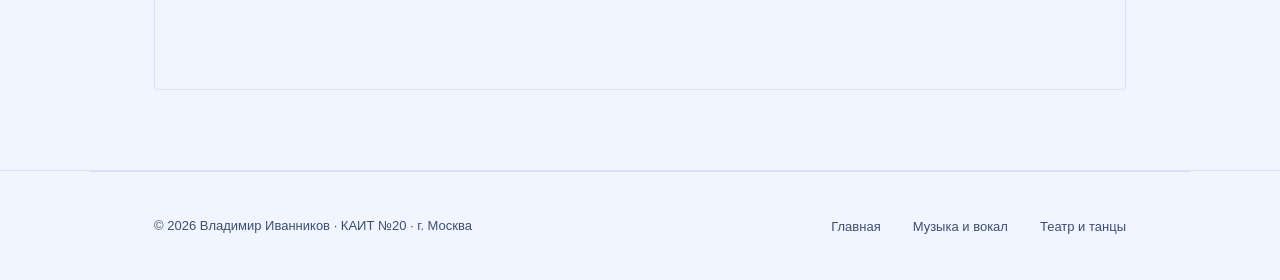
==== commit adb86ba6: "Add files via upload" ====
--- a/index.html
+++ b/index.html
@@ -63,11 +63,8 @@
 							Иванников<br /><span>Владимир</span>
 						</h1>
 						<p class="hero__desc">
-							Поступил в колледж КАИТ №20 в 2024 году на факультет ДИДЖИТАЛ.
-							Специальность 09.02.07 — Информационные системы и
-							программирование. Сейчас заканчиваю второй курс. Изучаю
-							программирование — мне это нравится, всегда интересуюсь чем-то
-							новым. Это открывает для меня новые возможности.
+							Я окончил школу хорошистом . После экзаменов Я поступил в колледж
+							КАИТ№20 в 2024 году на факультет ДИДЖИТАЛ.
 						</p>
 					</div>
 					<div class="hero__avatar">
@@ -116,11 +113,88 @@
 					</div>
 				</div>
 			</section>
+			<section aria-labelledby="myskills-heading">
+				<p class="section__label" aria-hidden="true">Компетенции</p>
+				<h2 class="section__title" id="myskills-heading">Мои навыки</h2>
+				<div class="skillgroup__grid">
+					<div class="skillgroup">
+						<p class="skillgroup__title">Языки программирования</p>
+						<ul class="skillgroup__list">
+							<li class="skillgroup__item">
+								<span class="skillgroup__name">Python</span>
+								<span class="skillgroup__desc"
+									>скрипты автоматизации, Pandas, Flask</span
+								>
+							</li>
+							<li class="skillgroup__item">
+								<span class="skillgroup__name">JavaScript</span>
+								<span class="skillgroup__desc"
+									>основы синтаксиса, работа с DOM</span
+								>
+							</li>
+							<li class="skillgroup__item">
+								<span class="skillgroup__name">SQL</span>
+								<span class="skillgroup__desc">запросы, проектирование БД</span>
+							</li>
+						</ul>
+					</div>
+					<div class="skillgroup">
+						<p class="skillgroup__title">Веб-технологии</p>
+						<ul class="skillgroup__list">
+							<li class="skillgroup__item">
+								<span class="skillgroup__name">HTML5 / CSS3</span>
+								<span class="skillgroup__desc">семантическая разметка</span>
+							</li>
+							<li class="skillgroup__item">
+								<span class="skillgroup__name">Адаптивная вёрстка</span>
+								<span class="skillgroup__desc">Flexbox, медиа-запросы</span>
+							</li>
+							<li class="skillgroup__item">
+								<span class="skillgroup__name">React</span>
+								<span class="skillgroup__desc"
+									>основы, изучение в процессе</span
+								>
+							</li>
+						</ul>
+					</div>
+					<div class="skillgroup">
+						<p class="skillgroup__title">Инструменты и платформы</p>
+						<ul class="skillgroup__list">
+							<li class="skillgroup__item">
+								<span class="skillgroup__name">Git / GitHub</span>
+								<span class="skillgroup__desc"
+									>контроль версий, работа с репозиториями</span
+								>
+							</li>
+							<li class="skillgroup__item">
+								<span class="skillgroup__name">Visual Studio Code</span>
+								<span class="skillgroup__desc">основной редактор</span>
+							</li>
+						</ul>
+					</div>
+				</div>
+
+				<div class="skills__extra">
+					<div class="skills__extra-block">
+						<p class="skills__extra-title">Личностные качества</p>
+						<div class="skills__tags">
+							<span class="skill__tag">Ответственность</span>
+							<span class="skill__tag">Дисциплинированность</span>
+							<span class="skill__tag">Способность к самообучению</span>
+							<span class="skill__tag">Коммуникабельность</span>
+							<span class="skill__tag">Организованность</span>
+						</div>
+					</div>
+					<div class="skills__extra-block skills__extra-block--goal">
+						<p class="skills__extra-title">Цель</p>
+						<p class="skills__extra-text">Развитие в сфере веб‑разработки и программирования, участие в реальных проектах для закрепления практических навыков.</p>
+					</div>
+				</div>
+			</section>
 
 			<hr class="divider" />
 
 			<section aria-labelledby="skills-heading">
-				<p class="section__label" aria-hidden="true">Навыки</p>
 				<h2 class="section__title" id="skills-heading">
 					С помощью каких инструментов был создан этот сайт
 				</h2>
@@ -132,6 +206,22 @@
 					<li class="skill__tag">Gridbox</li>
 					<li class="skill__tag">Visual Studio</li>
 				</ul>
+			</section>
+
+			<hr class="divider" />
+
+			<section aria-labelledby="map-heading">
+				<p class="section__label" aria-hidden="true">Расположение</p>
+				<h2 class="section__title" id="map-heading">КАИТ №20 · Москва</h2>
+				<div class="map__wrap">
+					<iframe
+						src="https://www.openstreetmap.org/export/embed.html?bbox=37.6968%2C55.8068%2C37.7168%2C55.8268&layer=mapnik&marker=55.816751%2C37.706763"
+						class="map__iframe"
+						allowfullscreen
+						loading="lazy"
+						title="Карта: КАИТ №20, Москва"
+					></iframe>
+				</div>
 			</section>
 
 			<hr class="divider" />
--- a/css/index.css
+++ b/css/index.css
@@ -245,6 +245,103 @@
 	transform: scale(1.12);
 }
 
+/* SKILL GROUPS */
+.skillgroup__grid {
+	display: flex;
+	flex-wrap: wrap;
+	gap: 24px;
+}
+.skillgroup {
+	flex: 1 1 280px;
+	background: var(--surface);
+	border: 0.5px solid var(--border);
+	border-top: 2px solid var(--accent);
+	border-radius: 0 0 4px 4px;
+	padding: 28px 32px;
+}
+.skillgroup__title {
+	font-family: var(--font-display);
+	font-size: 1rem;
+	color: var(--accent);
+	margin-bottom: 20px;
+	letter-spacing: 0.03em;
+}
+.skillgroup__list {
+	list-style: none;
+	display: flex;
+	flex-direction: column;
+	gap: 14px;
+}
+.skillgroup__item {
+	display: flex;
+	flex-direction: column;
+	gap: 3px;
+	padding-bottom: 14px;
+	border-bottom: 0.5px solid var(--border);
+	transition: transform 0.2s ease;
+}
+.skillgroup__item:hover {
+	transform: scale(1.03);
+}
+.skillgroup__item:last-child {
+	border-bottom: none;
+	padding-bottom: 0;
+}
+.skillgroup__name {
+	font-size: 0.92rem;
+	color: var(--text);
+	font-weight: 600;
+}
+.skillgroup__desc {
+	font-size: 0.8rem;
+	color: var(--muted);
+}
+
+/* SKILLS EXTRA */
+.skills__extra {
+	margin-top: 2rem;
+	display: flex;
+	flex-wrap: wrap;
+	gap: 24px;
+}
+.skills__extra-block {
+	flex: 1 1 300px;
+	background: var(--surface);
+	border: 0.5px solid var(--border);
+	border-top: 2px solid var(--accent);
+	border-radius: 0 0 4px 4px;
+	padding: 24px 28px;
+}
+.skills__extra-title {
+	font-family: var(--font-display);
+	font-size: 1rem;
+	color: var(--accent);
+	margin-bottom: 16px;
+}
+.skills__tags {
+	display: flex;
+	flex-wrap: wrap;
+	gap: 8px;
+}
+.skills__extra-text {
+	font-size: 0.92rem;
+	color: var(--muted);
+	line-height: 1.8;
+}
+
+/* MAP */
+.map__wrap {
+	border-radius: 4px;
+	overflow: hidden;
+	border: 0.5px solid var(--border);
+}
+.map__iframe {
+	display: block;
+	width: 100%;
+	height: 420px;
+	border: none;
+}
+
 /* RESPONSIVE */
 @media (max-width: 1024px) {
 	section {
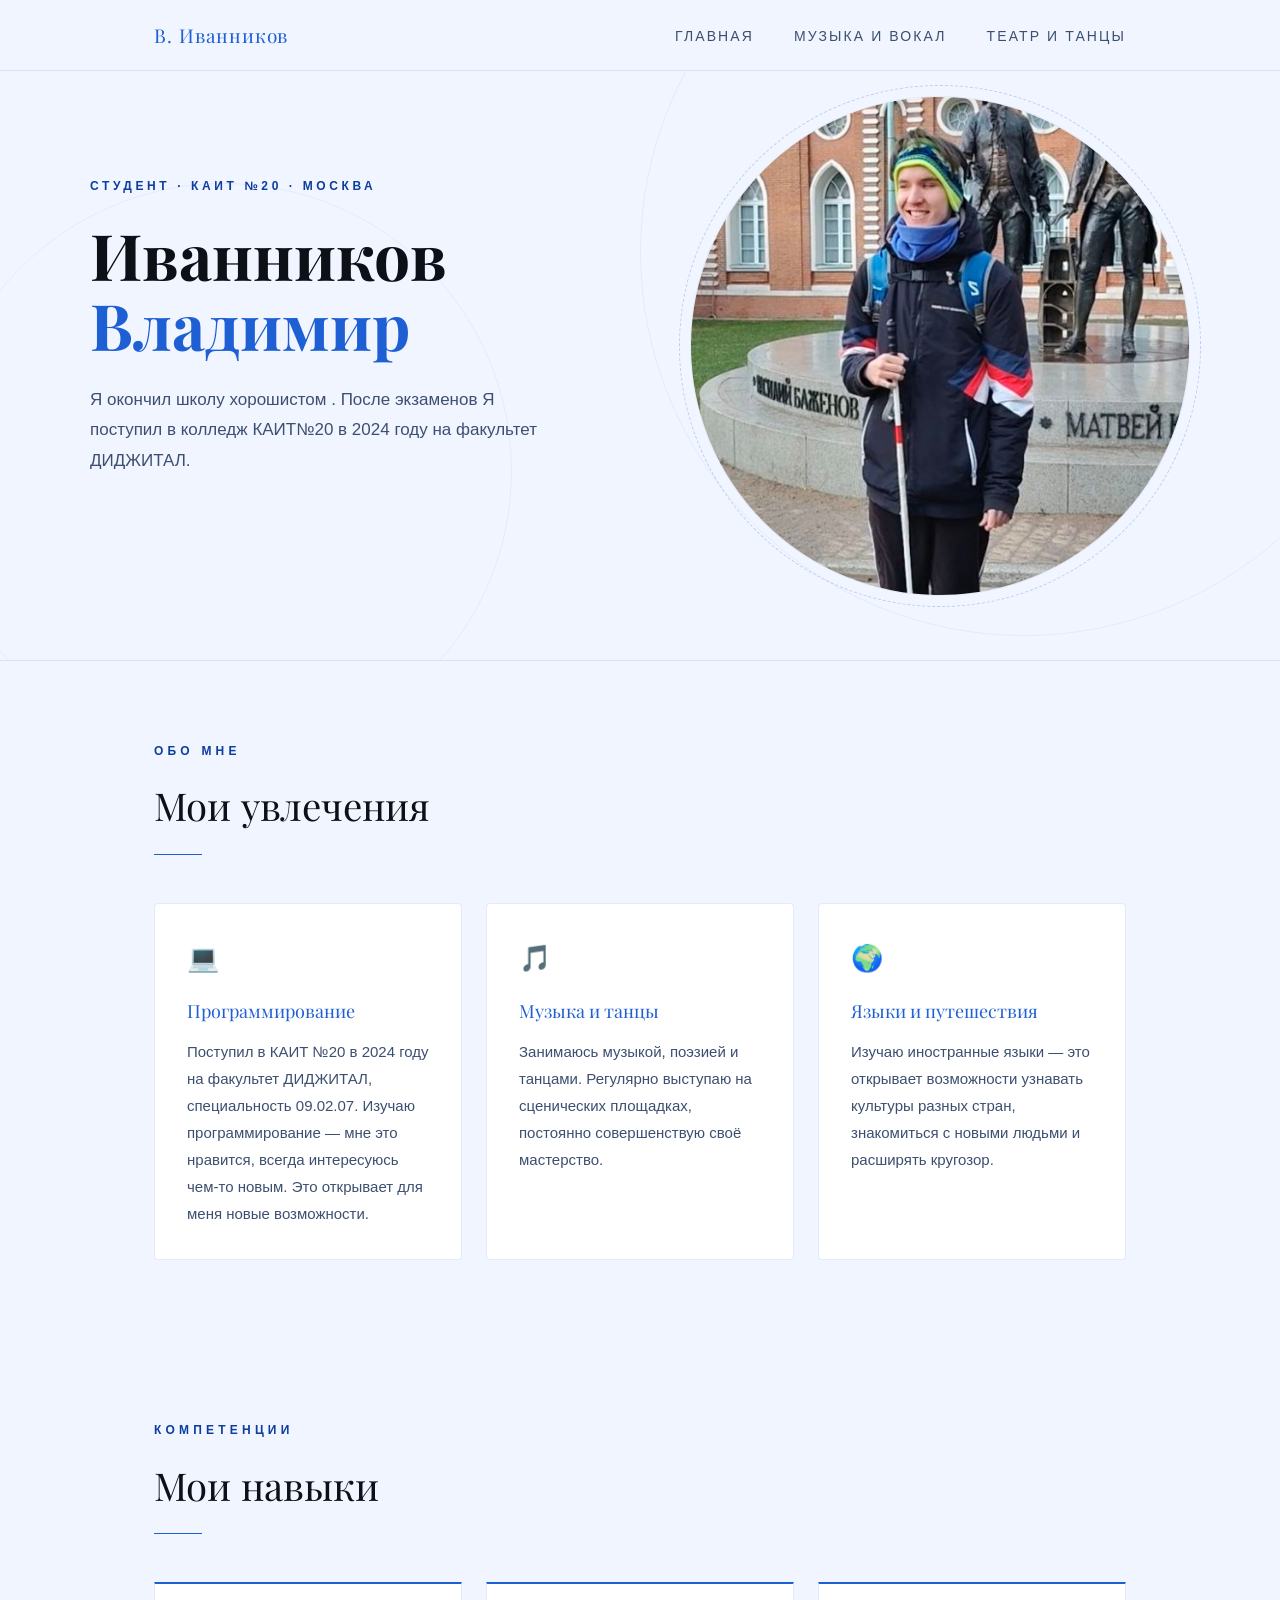
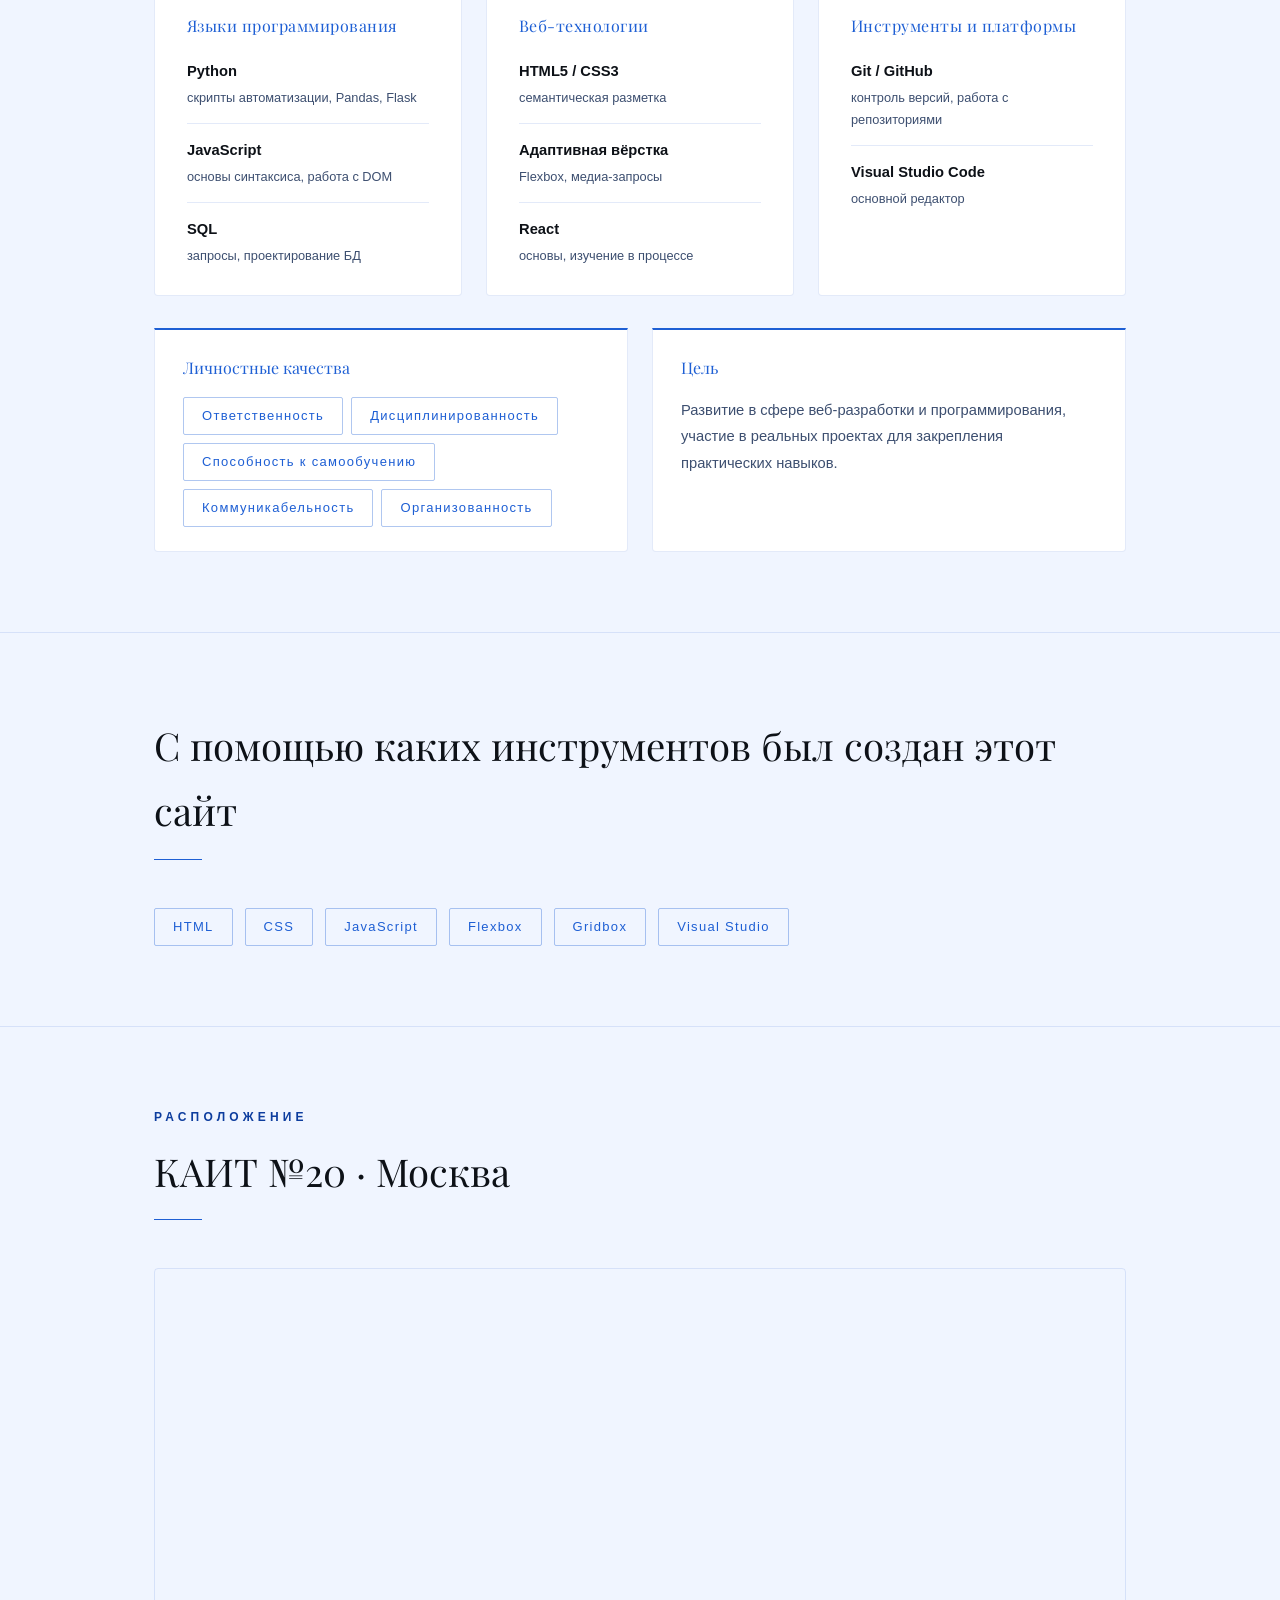
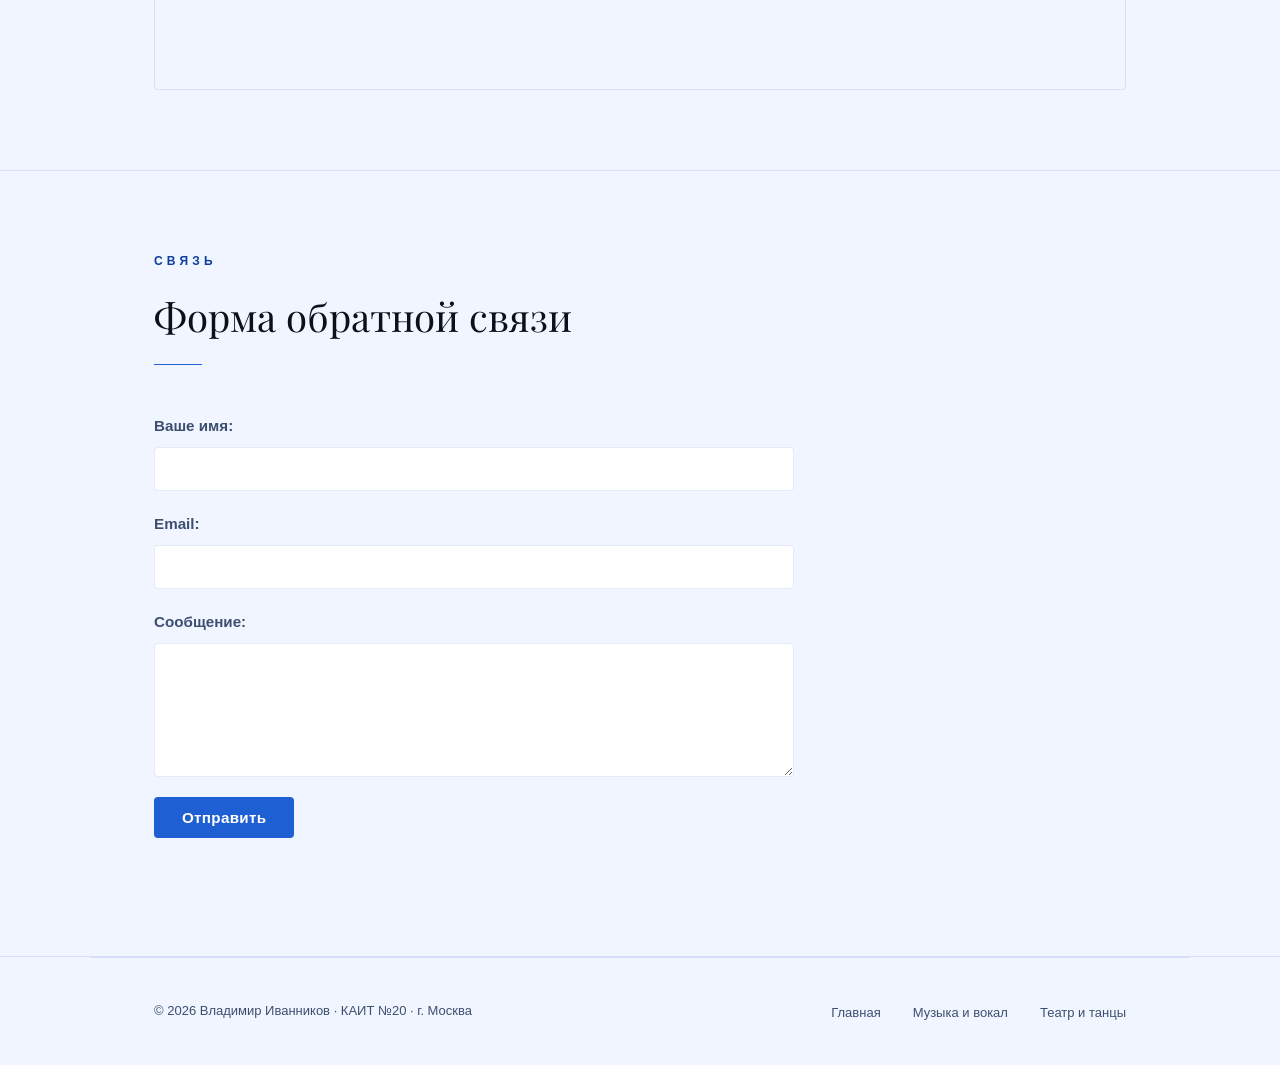
==== commit 126164ef: "Add files via upload" ====
--- a/index.html
+++ b/index.html
@@ -225,6 +225,61 @@
 			</section>
 
 			<hr class="divider" />
+
+			<section aria-labelledby="contact-heading">
+				<p class="section__label" aria-hidden="true">Связь</p>
+				<h2 class="section__title" id="contact-heading">Форма обратной связи</h2>
+				<form
+					class="contact-form"
+					id="contactForm"
+					action="https://formsubmit.co/vivannikov_ispo132_2024@kait20.ru"
+					method="POST"
+				>
+					<input type="hidden" name="_captcha" value="false" />
+					<input type="hidden" name="_subject" value="Новое сообщение с портфолио" />
+					<input type="hidden" name="_template" value="table" />
+
+					<div class="contact-form__field">
+						<label class="contact-form__label" for="contact-name">Ваше имя:</label>
+						<input
+							class="contact-form__input"
+							type="text"
+							id="contact-name"
+							name="name"
+							required
+							autocomplete="name"
+						/>
+					</div>
+
+					<div class="contact-form__field">
+						<label class="contact-form__label" for="contact-email">Email:</label>
+						<input
+							class="contact-form__input"
+							type="email"
+							id="contact-email"
+							name="email"
+							required
+							autocomplete="email"
+						/>
+					</div>
+
+					<div class="contact-form__field">
+						<label class="contact-form__label" for="contact-message">Сообщение:</label>
+						<textarea
+							class="contact-form__input contact-form__textarea"
+							id="contact-message"
+							name="message"
+							rows="6"
+							required
+						></textarea>
+					</div>
+
+					<button type="submit" class="contact-form__submit">Отправить</button>
+					<p class="contact-form__status" id="contactStatus" role="status" aria-live="polite"></p>
+				</form>
+			</section>
+
+			<hr class="divider" />
 		</main>
 
 		<footer aria-label="Подвал сайта">
--- a/css/index.css
+++ b/css/index.css
@@ -342,6 +342,83 @@
 	border: none;
 }
 
+/* CONTACT FORM */
+.contact-form {
+	display: flex;
+	flex-direction: column;
+	gap: 20px;
+	max-width: 640px;
+}
+.contact-form__field {
+	display: flex;
+	flex-direction: column;
+	gap: 8px;
+}
+.contact-form__label {
+	font-size: 0.95rem;
+	color: var(--muted);
+	font-weight: 600;
+}
+.contact-form__input {
+	font-family: var(--font-body);
+	font-size: 1rem;
+	color: inherit;
+	padding: 12px 14px;
+	border: 0.5px solid var(--border);
+	border-radius: 4px;
+	background: #fff;
+	transition: border-color 0.2s ease, box-shadow 0.2s ease;
+	width: 100%;
+	box-sizing: border-box;
+}
+.contact-form__input:focus {
+	outline: none;
+	border-color: var(--accent);
+	box-shadow: 0 0 0 3px rgba(30, 95, 212, 0.12);
+}
+.contact-form__textarea {
+	resize: vertical;
+	min-height: 120px;
+	max-height: 240px;
+	font-family: var(--font-body);
+}
+.contact-form__submit {
+	align-self: flex-start;
+	font-family: var(--font-body);
+	font-size: 0.95rem;
+	font-weight: 600;
+	letter-spacing: 0.02em;
+	padding: 12px 28px;
+	border: none;
+	border-radius: 4px;
+	background: var(--accent);
+	color: #fff;
+	cursor: pointer;
+	transition: background-color 0.2s ease, transform 0.2s ease;
+}
+.contact-form__submit:hover {
+	background: #1747a8;
+}
+.contact-form__submit:active {
+	transform: translateY(1px);
+}
+.contact-form__submit:disabled {
+	opacity: 0.6;
+	cursor: not-allowed;
+}
+.contact-form__status {
+	margin: 0;
+	font-size: 0.95rem;
+	color: var(--muted);
+	min-height: 1.2em;
+}
+.contact-form__status--ok {
+	color: #1a7f37;
+}
+.contact-form__status--err {
+	color: #b42318;
+}
+
 /* RESPONSIVE */
 @media (max-width: 1024px) {
 	section {
